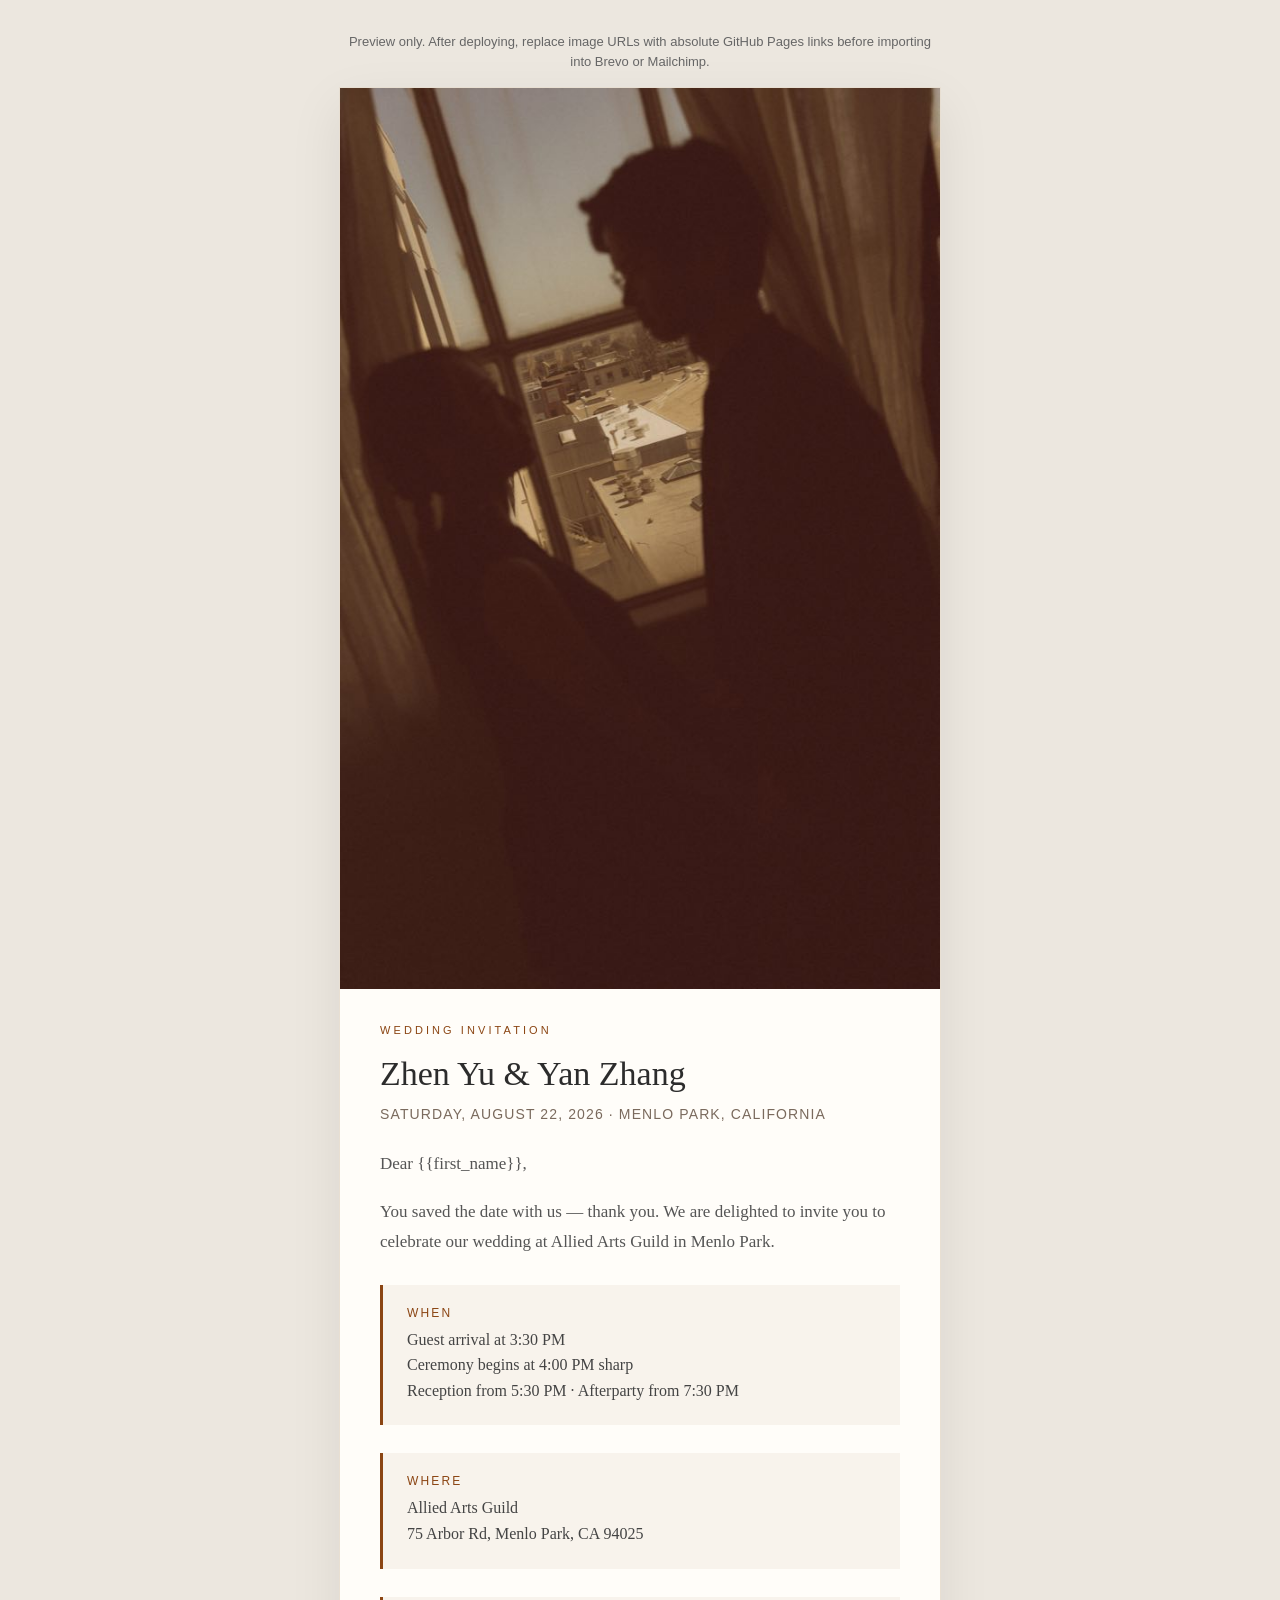
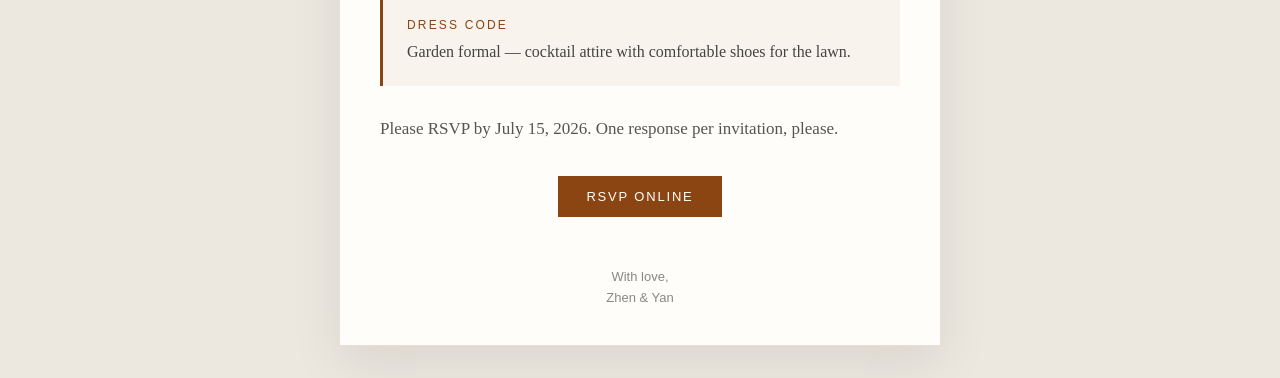
==== email/invitation.html @ 734f1e6e "Add RSVP page, invitation email template, and wedding details. Give guests a dedicated /rsvp/ page w" ====
<!DOCTYPE html>
<html lang="en">
<head>
    <meta charset="UTF-8">
    <meta name="viewport" content="width=device-width, initial-scale=1.0">
    <title>Wedding Invitation Email Preview</title>
    <style>
        body {
            margin: 0;
            padding: 32px 16px;
            background: #ece7df;
            font-family: Georgia, "Times New Roman", serif;
        }

        .preview-note {
            max-width: 600px;
            margin: 0 auto 16px;
            font: 13px/1.5 Arial, sans-serif;
            color: #666;
            text-align: center;
        }

        .email-wrap {
            max-width: 600px;
            margin: 0 auto;
            background: #fffdf9;
            border: 1px solid #e8dfd2;
            box-shadow: 0 18px 50px rgba(0,0,0,0.08);
        }

        .email-hero img {
            display: block;
            width: 100%;
            height: auto;
        }

        .email-body {
            padding: 36px 40px 40px;
            color: #3a3a3a;
        }

        .eyebrow {
            font: 11px/1 Arial, sans-serif;
            letter-spacing: 0.28em;
            text-transform: uppercase;
            color: #8B4513;
            margin-bottom: 18px;
        }

        h1 {
            margin: 0 0 10px;
            font-size: 34px;
            font-weight: 400;
            line-height: 1.15;
            color: #2c2c2c;
        }

        .date-line {
            margin: 0 0 24px;
            font: 14px/1.6 Arial, sans-serif;
            letter-spacing: 0.08em;
            text-transform: uppercase;
            color: #7a6a5d;
        }

        p {
            margin: 0 0 18px;
            font-size: 17px;
            line-height: 1.75;
            color: #555;
        }

        .details-box {
            margin: 28px 0;
            padding: 22px 24px;
            background: #f8f3ec;
            border-left: 3px solid #8B4513;
        }

        .details-box strong {
            display: block;
            margin-bottom: 8px;
            font: 12px/1 Arial, sans-serif;
            letter-spacing: 0.18em;
            text-transform: uppercase;
            color: #8B4513;
        }

        .details-box span {
            display: block;
            font-size: 16px;
            line-height: 1.6;
            color: #444;
        }

        .cta-wrap {
            text-align: center;
            margin: 32px 0 10px;
        }

        .cta {
            display: inline-block;
            padding: 14px 28px;
            background: #8B4513;
            color: #fff !important;
            text-decoration: none;
            font: 13px/1 Arial, sans-serif;
            letter-spacing: 0.14em;
            text-transform: uppercase;
        }

        .footer {
            padding: 0 40px 36px;
            font: 13px/1.6 Arial, sans-serif;
            color: #888;
            text-align: center;
        }
    </style>
</head>
<body>
    <p class="preview-note">
        Preview only. After deploying, replace image URLs with absolute GitHub Pages links before importing into Brevo or Mailchimp.
    </p>

    <!-- Email content below can be copied into your email tool -->
    <div class="email-wrap">
        <div class="email-hero">
            <!-- Replace with: https://yzzzzzzzzy.github.io/save-the-date/assets/images/wedding/cover.jpg -->
            <img src="../assets/images/wedding/cover.jpg" alt="Zhen Yu and Yan Zhang">
        </div>

        <div class="email-body">
            <div class="eyebrow">Wedding Invitation</div>
            <h1>Zhen Yu &amp; Yan Zhang</h1>
            <p class="date-line">Saturday, August 22, 2026 · Menlo Park, California</p>

            <p>Dear {{first_name}},</p>

            <p>
                You saved the date with us — thank you. We are delighted to invite you
                to celebrate our wedding at Allied Arts Guild in Menlo Park.
            </p>

            <div class="details-box">
                <strong>When</strong>
                <span>Guest arrival at 3:30 PM</span>
                <span>Ceremony begins at 4:00 PM sharp</span>
                <span>Reception from 5:30 PM · Afterparty from 7:30 PM</span>
            </div>

            <div class="details-box">
                <strong>Where</strong>
                <span>Allied Arts Guild</span>
                <span>75 Arbor Rd, Menlo Park, CA 94025</span>
            </div>

            <div class="details-box">
                <strong>Dress Code</strong>
                <span>Garden formal — cocktail attire with comfortable shoes for the lawn.</span>
            </div>

            <p>Please RSVP by July 15, 2026. One response per invitation, please.</p>

            <div class="cta-wrap">
                <a class="cta" href="https://yzzzzzzzzy.github.io/save-the-date/rsvp/">RSVP Online</a>
            </div>
        </div>

        <div class="footer">
            With love,<br>
            Zhen &amp; Yan
        </div>
    </div>
</body>
</html>
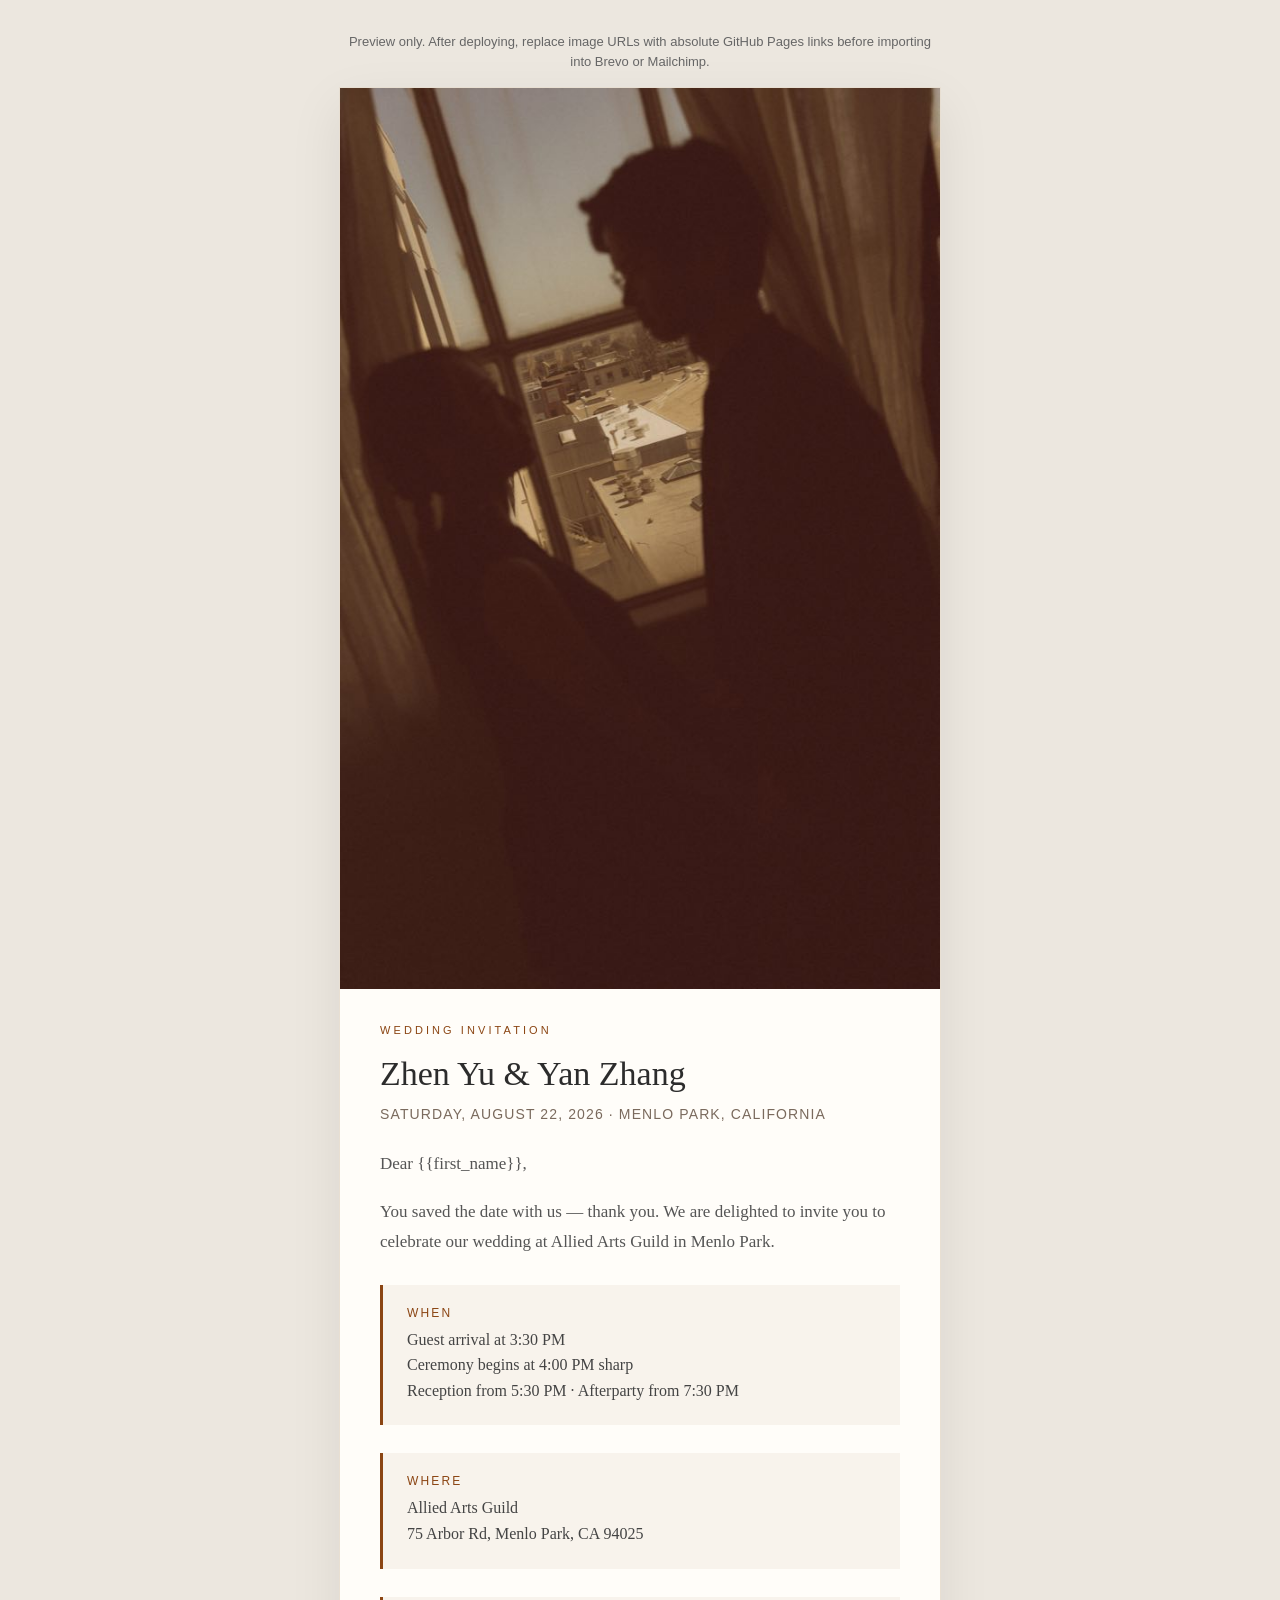
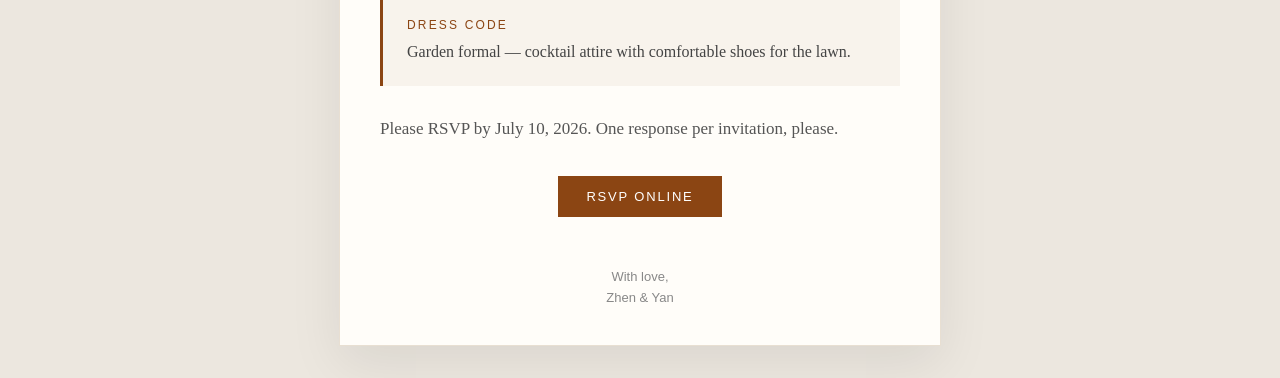
==== commit d2e9bbd4: "Update RSVP deadline and add partner toggle on the form. Move the response date to July 10 and only " ====
--- a/email/invitation.html
+++ b/email/invitation.html
@@ -159,7 +159,7 @@
                 <span>Garden formal — cocktail attire with comfortable shoes for the lawn.</span>
             </div>
 
-            <p>Please RSVP by July 15, 2026. One response per invitation, please.</p>
+            <p>Please RSVP by July 10, 2026. One response per invitation, please.</p>
 
             <div class="cta-wrap">
                 <a class="cta" href="https://yzzzzzzzzy.github.io/save-the-date/rsvp/">RSVP Online</a>
